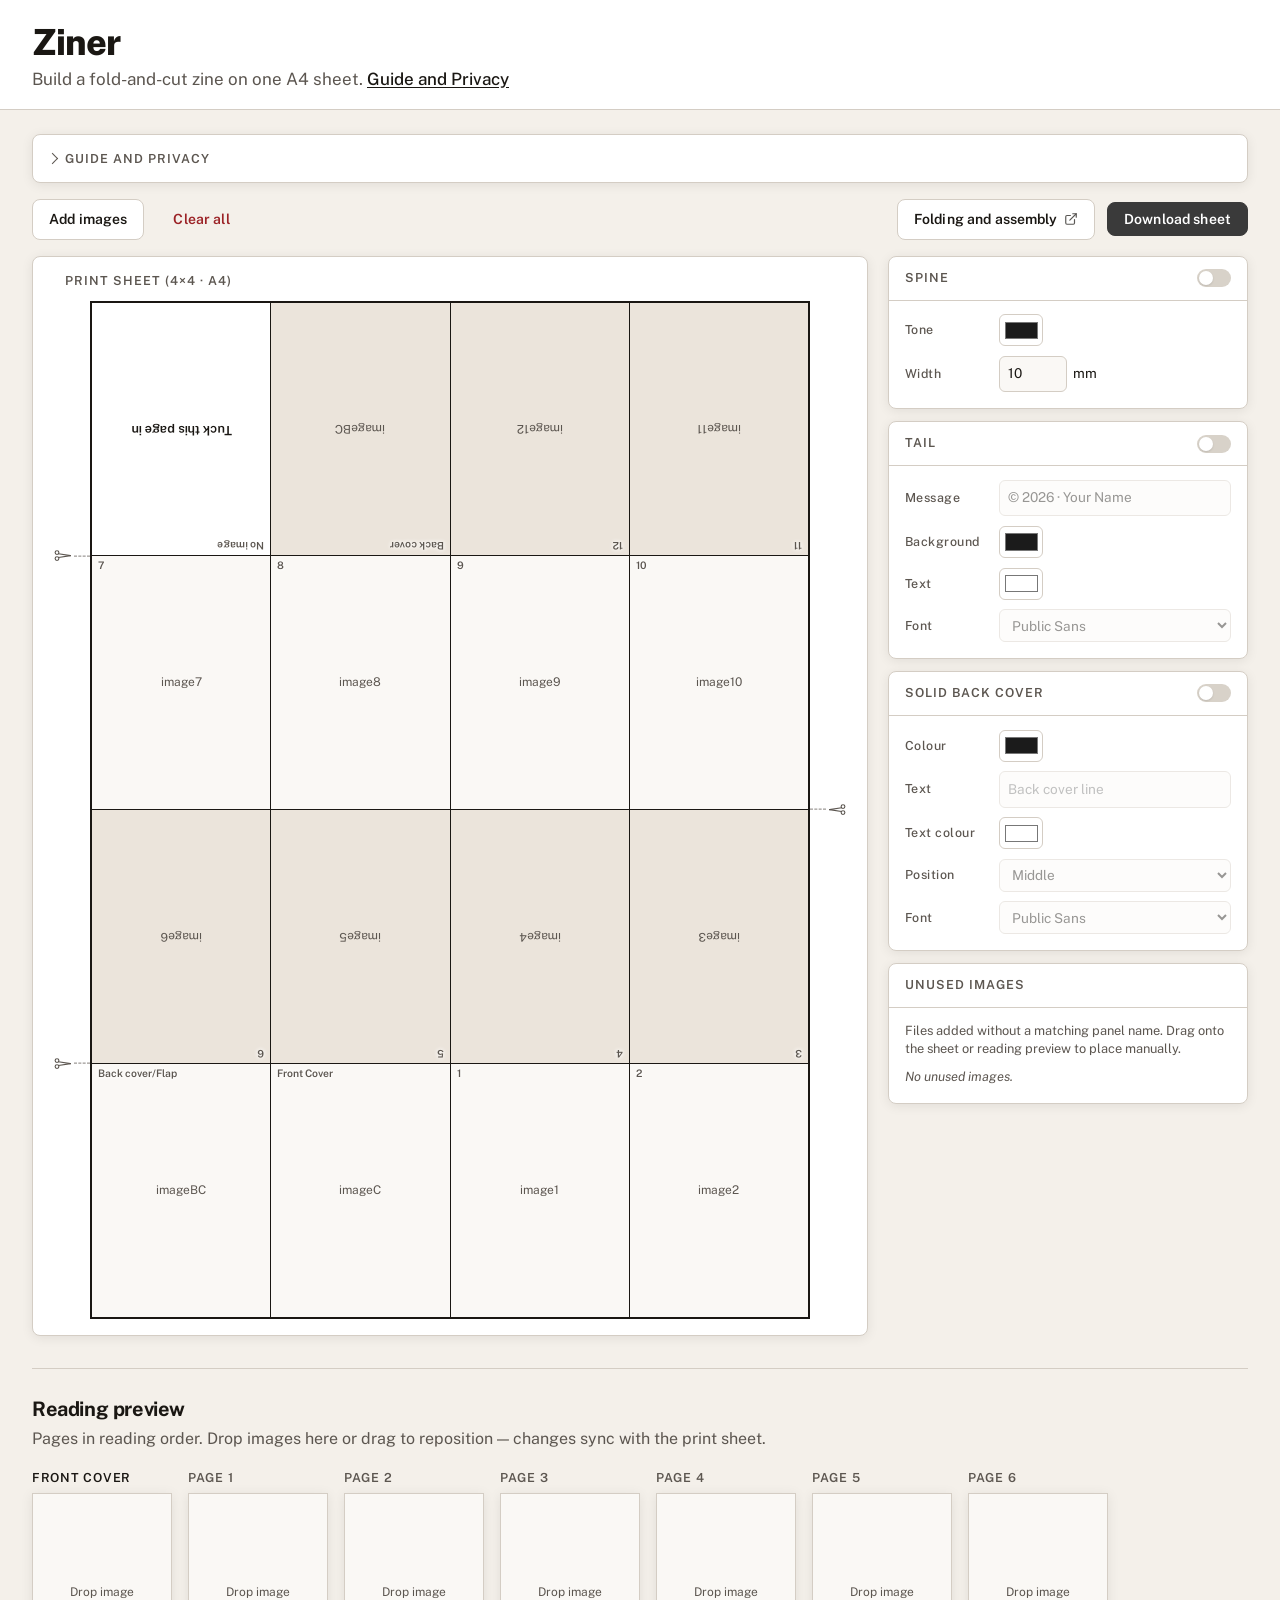
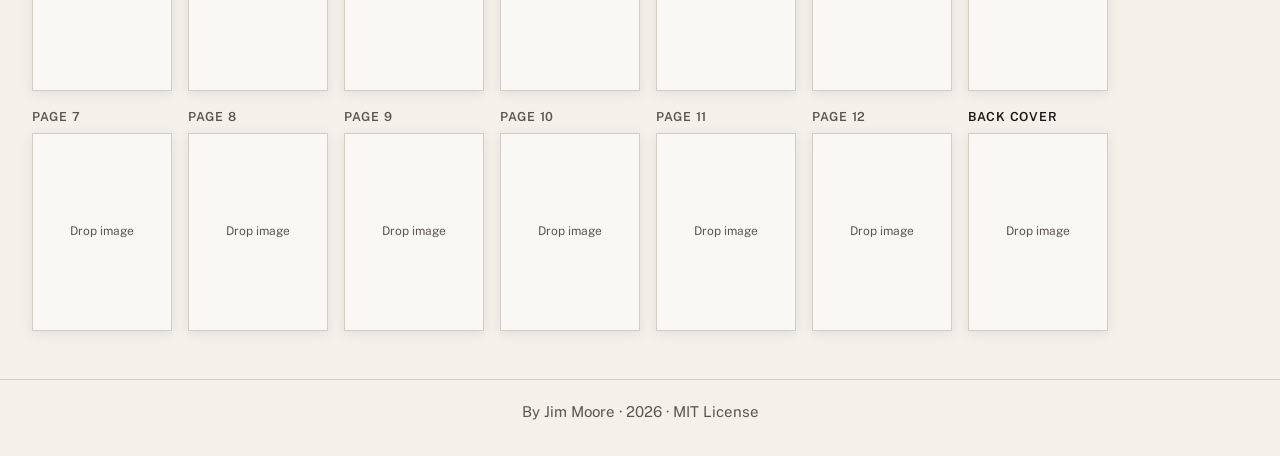
==== index.html @ e97e3a65 "Remove legacy filename note from in-app guide. imageBC is the documented back cover naming conventio" ====
<!DOCTYPE html>
<html lang="en">
<head>
  <meta charset="UTF-8">
  <meta name="viewport" content="width=device-width, initial-scale=1.0">
  <title>Ziner — Zine Template Builder</title>
  <link rel="preconnect" href="https://fonts.googleapis.com">
  <link rel="preconnect" href="https://fonts.gstatic.com" crossorigin>
  <link href="https://fonts.googleapis.com/css2?family=Public+Sans:wght@400;500;600;700;800&family=JetBrains+Mono:wght@400;500&display=swap" rel="stylesheet">
  <link rel="stylesheet" href="style.css">
</head>
<body>
  <header>
    <h1>Ziner</h1>
    <p>Build a fold-and-cut zine on one A4 sheet. <a href="#guide" id="guide-link">Guide and Privacy</a></p>
  </header>

  <main>
    <details id="guide" class="instructions-panel panel">
      <summary class="instructions-summary">Guide and Privacy</summary>
      <div class="instructions-body">
        <h3>1. Add your images</h3>
        <p>Drop a batch onto the page, click <strong>Add images</strong>, or drag files onto individual panels. Name files so they auto-place:</p>
        <ul>
          <li><code>imageC</code> — front cover</li>
          <li><code>image1</code> … <code>image12</code> — interior pages</li>
          <li><code>imageBC</code> — back cover (fills both back cover panels)</li>
        </ul>
        <p>Spaces, underscores, and hyphens are ignored; the extension does not matter. The <strong>Flap</strong> panel is instruction-only and cannot take an image. Files that do not match a panel name appear under <strong>Unused images</strong> — drag them onto the sheet manually.</p>

        <h3>2. Arrange and edit</h3>
        <ul>
          <li>Drag between panels on the sheet or reading preview to move or swap images.</li>
          <li>Drag inside an image on the sheet or reading preview to reposition it within its frame.</li>
          <li>Click <strong>×</strong> on a panel to remove its image (it returns to Unused if it was not a mirror copy).</li>
          <li>Hover the scissors beside the sheet to see where to cut (three panels across; one hinge panel stays attached).</li>
        </ul>

        <h3>3. Cover options</h3>
        <ul>
          <li><strong>Spine</strong> — band on the back cover (flap); shifts the image so it aligns when glued to the back cover.</li>
          <li><strong>Tail</strong> — vertical credit strip on the back cover panel.</li>
          <li><strong>Solid back cover</strong> — flat colour and optional text on both back cover panels instead of photos.</li>
        </ul>

        <h3>4. Export and print</h3>
        <p>Click <strong>Download sheet</strong> for a print-ready PNG. Print at <strong>100% scale</strong> on A4.</p>
        <p>The reading preview below the sheet shows pages in order: Front cover → 1 → 2 → … → 12 → Back cover. You can drop and reposition images there too — changes stay in sync with the print sheet.</p>

        <h3>5. Folding and assembly</h3>
        <p>After printing, follow the <a href="assemble.html" class="link-external" target="_blank" rel="noopener noreferrer">Folding and assembly&nbsp;<svg class="link-external__icon" viewBox="0 0 24 24" width="14" height="14" aria-hidden="true"><path d="M18 13v6a2 2 0 0 1-2 2H5a2 2 0 0 1-2-2V8a2 2 0 0 1 2-2h6" fill="none" stroke="currentColor" stroke-width="2" stroke-linecap="round" stroke-linejoin="round"/><path d="M15 3h6v6" fill="none" stroke="currentColor" stroke-width="2" stroke-linecap="round" stroke-linejoin="round"/><path d="M10 14 21 3" fill="none" stroke="currentColor" stroke-width="2" stroke-linecap="round" stroke-linejoin="round"/></svg><span class="visually-hidden"> (opens in new window)</span></a> guide for creases, cuts, and how to put the zine together. Keep it open in a separate window while you work.</p>

        <h3 id="privacy">6. Privacy</h3>
        <p>Ziner runs entirely in your browser. There is no backend, no sign-in, and no database.</p>
        <ul>
          <li><strong>Your images stay on your device.</strong> Files you add are held in memory while you work. Nothing is uploaded to a server, stored by us, or shared with third parties.</li>
          <li><strong>Export is local.</strong> When you download the sheet, your browser saves the PNG to your device like any other file download.</li>
          <li><strong>Session only.</strong> Closing the tab or clicking <strong>Clear all</strong> removes images from this session. Refreshing the page also clears your work.</li>
          <li><strong>No tracking.</strong> This app does not use cookies, accounts, or analytics. It does not load third-party scripts or fonts.</li>
        </ul>
        <p>You are responsible for the content of images you add (e.g. photos of other people). We cannot access them because they never leave your browser.</p>
      </div>
    </details>

    <section class="workspace">
      <div class="action-bar">
        <label class="btn">
          Add images
          <input type="file" id="file-input" accept="image/*" multiple hidden>
        </label>
        <button type="button" id="clear-btn" class="btn btn-ghost">Clear all</button>
        <div class="action-bar-spacer" aria-hidden="true"></div>
        <a href="assemble.html" class="btn btn--external" target="_blank" rel="noopener noreferrer">
          Folding and assembly
          <svg class="btn__external-icon" viewBox="0 0 24 24" width="14" height="14" aria-hidden="true">
            <path d="M18 13v6a2 2 0 0 1-2 2H5a2 2 0 0 1-2-2V8a2 2 0 0 1 2-2h6" fill="none" stroke="currentColor" stroke-width="2" stroke-linecap="round" stroke-linejoin="round"/>
            <path d="M15 3h6v6" fill="none" stroke="currentColor" stroke-width="2" stroke-linecap="round" stroke-linejoin="round"/>
            <path d="M10 14 21 3" fill="none" stroke="currentColor" stroke-width="2" stroke-linecap="round" stroke-linejoin="round"/>
          </svg>
          <span class="visually-hidden">(opens in new window)</span>
        </a>
        <button type="button" id="export-btn" class="btn btn-primary">Download sheet</button>
      </div>

      <div class="workspace-columns">
        <div class="sheet-column">
          <div class="panel sheet-panel">
            <div class="panel-head">
              <h2 class="column-header">Print sheet (4×4 · A4)</h2>
            </div>
            <div class="sheet-wrap">
              <div class="sheet-cuts">
                <div class="sheet-cut-guide sheet-cut-guide--row-1-2" title="Cut across three panels — keep the right panel attached">
                  <svg class="sheet-cut-scissors" viewBox="0 0 24 16" width="18" height="12" aria-hidden="true">
                    <circle cx="4" cy="4" r="2.5" fill="none" stroke="currentColor" stroke-width="1.5"/>
                    <circle cx="4" cy="12" r="2.5" fill="none" stroke="currentColor" stroke-width="1.5"/>
                    <path d="M6 5.5 L22 8" stroke="currentColor" stroke-width="1.5" stroke-linecap="round"/>
                    <path d="M6 10.5 L22 8" stroke="currentColor" stroke-width="1.5" stroke-linecap="round"/>
                  </svg>
                  <span class="sheet-cut-line"></span>
                </div>
                <div class="sheet-cut-guide sheet-cut-guide--row-3-4" title="Cut across three panels — keep the right panel attached">
                  <svg class="sheet-cut-scissors" viewBox="0 0 24 16" width="18" height="12" aria-hidden="true">
                    <circle cx="4" cy="4" r="2.5" fill="none" stroke="currentColor" stroke-width="1.5"/>
                    <circle cx="4" cy="12" r="2.5" fill="none" stroke="currentColor" stroke-width="1.5"/>
                    <path d="M6 5.5 L22 8" stroke="currentColor" stroke-width="1.5" stroke-linecap="round"/>
                    <path d="M6 10.5 L22 8" stroke="currentColor" stroke-width="1.5" stroke-linecap="round"/>
                  </svg>
                  <span class="sheet-cut-line"></span>
                </div>
              </div>
              <div class="sheet-stage">
                <div id="sheet" class="sheet" aria-label="Zine print sheet"></div>
                <div class="sheet-cut-overlays" aria-hidden="true">
                  <span class="sheet-cut-span sheet-cut-span--row-1-2 sheet-cut-span--from-left"></span>
                  <span class="sheet-cut-span sheet-cut-span--row-2-3 sheet-cut-span--from-right"></span>
                  <span class="sheet-cut-span sheet-cut-span--row-3-4 sheet-cut-span--from-left"></span>
                </div>
              </div>
              <div class="sheet-cuts sheet-cuts--right">
                <div class="sheet-cut-guide sheet-cut-guide--row-2-3" title="Cut across three panels — keep the left panel attached">
                  <span class="sheet-cut-line"></span>
                  <svg class="sheet-cut-scissors" viewBox="0 0 24 16" width="18" height="12" aria-hidden="true">
                    <circle cx="4" cy="4" r="2.5" fill="none" stroke="currentColor" stroke-width="1.5"/>
                    <circle cx="4" cy="12" r="2.5" fill="none" stroke="currentColor" stroke-width="1.5"/>
                    <path d="M6 5.5 L22 8" stroke="currentColor" stroke-width="1.5" stroke-linecap="round"/>
                    <path d="M6 10.5 L22 8" stroke="currentColor" stroke-width="1.5" stroke-linecap="round"/>
                  </svg>
                </div>
              </div>
            </div>
          </div>
        </div>

        <aside class="options-column">
          <div class="options-stack">
            <div class="panel option-panel spine-controls">
              <div class="panel-head">
                <h2 class="column-header">Spine</h2>
                <label class="mini-toggle" title="Enable spine">
                  <input type="checkbox" id="spine-toggle">
                  <span class="mini-toggle-track" aria-hidden="true"></span>
                  <span class="visually-hidden">Enable spine</span>
                </label>
              </div>
              <div class="panel-body">
                <label class="option-field">
                  <span>Tone</span>
                  <input type="color" id="spine-color" value="#1b1b1b">
                </label>
                <label class="option-field">
                  <span>Width</span>
                  <span class="option-field-input">
                    <input type="number" id="spine-width" value="10" min="0" max="40" step="0.5">
                    mm
                  </span>
                </label>
              </div>
            </div>

            <div class="panel option-panel tail-controls">
              <div class="panel-head">
                <h2 class="column-header">Tail</h2>
                <label class="mini-toggle" title="Enable tail">
                  <input type="checkbox" id="tail-toggle">
                  <span class="mini-toggle-track" aria-hidden="true"></span>
                  <span class="visually-hidden">Enable tail</span>
                </label>
              </div>
              <div class="panel-body">
                <label class="option-field">
                  <span>Message</span>
                  <input type="text" id="tail-text" value="© 2026 · Your Name" disabled>
                </label>
                <label class="option-field">
                  <span>Background</span>
                  <input type="color" id="tail-bg" value="#1b1b1b">
                </label>
                <label class="option-field">
                  <span>Text</span>
                  <input type="color" id="tail-color" value="#ffffff">
                </label>
                <label class="option-field">
                  <span>Font</span>
                  <select id="tail-font" disabled></select>
                </label>
              </div>
            </div>

            <div class="panel option-panel back-cover-controls">
              <div class="panel-head">
                <h2 class="column-header">Solid back cover</h2>
                <label class="mini-toggle" title="Enable solid back">
                  <input type="checkbox" id="back-cover-toggle">
                  <span class="mini-toggle-track" aria-hidden="true"></span>
                  <span class="visually-hidden">Enable solid back</span>
                </label>
              </div>
              <div class="panel-body">
                <label class="option-field">
                  <span>Colour</span>
                  <input type="color" id="back-cover-color" value="#1b1b1b">
                </label>
                <label class="option-field">
                  <span>Text</span>
                  <input type="text" id="back-cover-text" placeholder="Back cover line" disabled>
                </label>
                <label class="option-field">
                  <span>Text colour</span>
                  <input type="color" id="back-cover-text-color" value="#ffffff">
                </label>
                <label class="option-field">
                  <span>Position</span>
                  <select id="back-cover-position" disabled>
                    <option value="top">Top</option>
                    <option value="middle" selected>Middle</option>
                    <option value="bottom">Bottom</option>
                  </select>
                </label>
                <label class="option-field">
                  <span>Font</span>
                  <select id="back-cover-font" disabled></select>
                </label>
              </div>
            </div>

            <div class="panel option-panel unused-panel">
              <div class="panel-head">
                <h2 class="column-header">Unused images</h2>
              </div>
              <div class="panel-body">
                <p class="panel-hint">Files added without a matching panel name. Drag onto the sheet or reading preview to place manually.</p>
                <div id="unused-items" class="unused-items" aria-live="polite"></div>
              </div>
            </div>
          </div>
        </aside>
      </div>
    </section>

    <section class="preview-section">
      <h2 class="section-title">Reading preview</h2>
      <p class="preview-hint">Pages in reading order. Drop images here or drag to reposition — changes sync with the print sheet.</p>
      <div id="reading-preview" class="reading-preview"></div>
    </section>
  </main>

  <footer class="site-footer">
    <p>
      By Jim Moore · 2026 ·
      <a href="LICENSE">MIT License</a>
    </p>
  </footer>

  <script src="app.js"></script>
</body>
</html>
---- style.css ----
*,
*::before,
*::after {
  box-sizing: border-box;
}

:root {
  --bg: #f4f0ea;
  --surface: #fff;
  --ink: #1a1713;
  --muted: #5c5650;
  --accent: #2d6a4f;
  --accent-hover: #1b4332;
  --border: #d4cdc4;
  --flip-bg: #ebe4db;
  --slot-empty: #faf8f5;
  --danger: #9b2226;
  --cut-active: #c1121f;
  --radius: 8px;
  --shadow: 0 2px 12px rgba(0, 0, 0, 0.08);
  --display: "Public Sans", system-ui, sans-serif;
  --sans: "Public Sans", system-ui, sans-serif;
  --mono: "JetBrains Mono", monospace;
  --page-max: 1400px;
  --page-pad: 2rem;
}

html {
  scroll-behavior: smooth;
  -webkit-text-size-adjust: 100%;
  text-size-adjust: 100%;
}

body {
  margin: 0;
  font-family: var(--sans);
  font-size: 1rem;
  font-weight: 400;
  background: var(--bg);
  color: var(--ink);
  line-height: 1.6;
  min-height: 100vh;
  -webkit-font-smoothing: antialiased;
}

header {
  padding-block: 1.5rem 1rem;
  padding-inline: max(var(--page-pad), calc((100vw - var(--page-max)) / 2 + var(--page-pad)));
  border-bottom: 1px solid var(--border);
  background: var(--surface);
}

header h1 {
  margin: 0 0 0.25rem;
  font-family: var(--display);
  font-size: clamp(1.75rem, 4vw, 2.25rem);
  font-weight: 800;
  letter-spacing: -0.03em;
  line-height: 1.05;
}

header p {
  margin: 0;
  color: var(--muted);
  font-size: 1.0625rem;
  line-height: 1.6;
}

header a {
  color: var(--ink);
  text-decoration: underline;
  text-underline-offset: 2px;
  font-weight: 500;
}

header a:hover {
  color: var(--muted);
}

.instructions-panel {
  margin-bottom: 1rem;
}

.instructions-panel .panel-head,
.instructions-panel {
  border-bottom: none;
}

.instructions-summary {
  padding: 0.85rem 1rem;
  font-family: var(--sans);
  font-size: 0.78rem;
  font-weight: 600;
  color: var(--muted);
  text-transform: uppercase;
  letter-spacing: 0.08em;
  cursor: pointer;
  list-style: none;
  user-select: none;
}

.instructions-summary::-webkit-details-marker {
  display: none;
}

.instructions-summary::before {
  content: "";
  display: inline-block;
  width: 0.65em;
  height: 0.65em;
  margin-right: 0.6em;
  border-right: 0.16em solid currentColor;
  border-bottom: 0.16em solid currentColor;
  transform: rotate(-45deg) translateY(-0.06em);
  transition: transform 0.15s ease;
  vertical-align: middle;
}

.instructions-panel[open] .instructions-summary::before {
  transform: rotate(45deg) translateY(-0.12em);
}

.instructions-body {
  padding: 0 1rem 1rem;
  font-size: 0.9375rem;
  color: var(--ink);
  border-top: 1px solid var(--border);
}

.instructions-body h3 {
  margin: 1rem 0 0.35rem;
  font-family: var(--display);
  font-size: 1rem;
  font-weight: 700;
  letter-spacing: -0.02em;
}

.instructions-body h3:first-child {
  margin-top: 0.85rem;
}

.instructions-body p,
.instructions-body ul {
  margin: 0 0 0.65rem;
  color: var(--muted);
}

.instructions-body ul {
  padding-left: 1.25rem;
}

.instructions-body li {
  margin-bottom: 0.25rem;
}

.instructions-body strong {
  color: var(--ink);
  font-weight: 600;
}

.link-external {
  display: inline-flex;
  align-items: center;
  gap: 0.25rem;
  color: var(--ink);
  text-decoration: underline;
  text-underline-offset: 2px;
  font-weight: 500;
}

.link-external:hover {
  color: var(--muted);
}

.link-external__icon {
  flex-shrink: 0;
  opacity: 0.72;
}

.panel-hint {
  margin: 0;
  font-size: 0.8rem;
  color: var(--muted);
  line-height: 1.4;
}

.unused-items {
  display: flex;
  flex-direction: column;
  gap: 0.5rem;
  max-height: 14rem;
  overflow-y: auto;
}

.unused-empty {
  margin: 0;
  font-size: 0.8rem;
  color: var(--muted);
  font-style: italic;
}

.unused-item {
  display: flex;
  align-items: center;
  gap: 0.6rem;
  padding: 0.4rem;
  border: 1px solid var(--border);
  border-radius: 6px;
  background: var(--slot-empty);
  cursor: grab;
  transition: border-color 0.15s, background 0.15s;
}

.unused-item:hover {
  border-color: var(--accent);
  background: var(--surface);
}

.unused-item:active {
  cursor: grabbing;
}

.unused-item-thumb {
  flex: 0 0 2.5rem;
  width: 2.5rem;
  aspect-ratio: 1 / 1.414;
  border-radius: 4px;
  overflow: hidden;
  background: var(--flip-bg);
}

.unused-item-thumb img {
  width: 100%;
  height: 100%;
  object-fit: cover;
  display: block;
  pointer-events: none;
}

.unused-item-meta {
  flex: 1;
  min-width: 0;
  display: flex;
  align-items: center;
  gap: 0.35rem;
}

.unused-item-name {
  flex: 1;
  font-size: 0.75rem;
  color: var(--ink);
  white-space: nowrap;
  overflow: hidden;
  text-overflow: ellipsis;
}

.unused-item-remove {
  flex-shrink: 0;
  width: 1.35rem;
  height: 1.35rem;
  border: none;
  border-radius: 50%;
  background: rgba(0, 0, 0, 0.08);
  color: var(--muted);
  font-size: 0.9rem;
  line-height: 1;
  cursor: pointer;
  transition: background 0.15s, color 0.15s;
}

.unused-item-remove:hover {
  background: #fce8e8;
  color: var(--danger);
}

code {
  font-family: var(--mono);
  font-size: 0.85em;
  letter-spacing: 0.02em;
  background: var(--flip-bg);
  padding: 0.1em 0.35em;
  border-radius: 4px;
}

main {
  padding-block: 1.5rem 3rem;
  padding-inline: var(--page-pad);
  max-width: var(--page-max);
  margin: 0 auto;
}

.workspace {
  display: flex;
  flex-direction: column;
  gap: 1rem;
}

.action-bar {
  display: flex;
  align-items: center;
  gap: 0.75rem;
  min-height: 2.25rem;
}

.action-bar-spacer {
  flex: 1;
}

.workspace-columns {
  display: grid;
  grid-template-columns: minmax(0, 1fr) minmax(280px, 360px);
  gap: 1.25rem;
  align-items: stretch;
}

.sheet-column,
.options-column {
  min-width: 0;
}

.options-column {
  display: flex;
  flex-direction: column;
  width: 100%;
  position: sticky;
  top: 1rem;
}

.options-stack {
  display: flex;
  flex-direction: column;
  gap: 0.75rem;
  width: 100%;
  flex: 1;
  min-height: 100%;
}

.panel {
  background: var(--surface);
  border: 1px solid var(--border);
  border-radius: var(--radius);
  box-shadow: var(--shadow);
  width: 100%;
}

.panel-head {
  display: flex;
  align-items: center;
  justify-content: space-between;
  gap: 0.75rem;
  padding: 0.75rem 1rem;
  border-bottom: 1px solid var(--border);
  min-height: 2.75rem;
}

.column-header {
  margin: 0;
  font-family: var(--sans);
  font-size: 0.78rem;
  font-weight: 600;
  color: var(--muted);
  text-transform: uppercase;
  letter-spacing: 0.08em;
  line-height: 1.2;
}

.panel-body {
  display: flex;
  flex-direction: column;
  gap: 0.6rem;
  padding: 0.85rem 1rem 1rem;
  font-size: 0.85rem;
}

.sheet-panel {
  display: flex;
  flex-direction: column;
  align-items: center;
  padding: 0 1rem 1rem;
}

.sheet-panel .panel-head {
  align-self: stretch;
  border-bottom: none;
  padding-bottom: 0.35rem;
}

.sheet-panel .sheet-wrap {
  display: flex;
  align-items: stretch;
  width: 100%;
  max-width: calc(720px + 4.5rem);
  margin: 0 auto;
  --sheet-border: 2px;
  --sheet-gap: 1px;
  --sheet-gaps: 3px;
  --sheet-row-height: calc((100% - 4px - var(--sheet-gaps)) / 4);
}

.sheet-stage {
  position: relative;
  flex: 1;
  min-width: 0;
  max-width: 720px;
}

.sheet-cut-overlays {
  position: absolute;
  inset: 0;
  pointer-events: none;
  z-index: 5;
}

.sheet-cut-span {
  position: absolute;
  height: 0;
  border-top: 2px dashed var(--cut-active);
  opacity: 0;
  transition: opacity 0.15s ease;
}

.sheet-cut-span--from-left {
  left: var(--sheet-border);
  width: calc((100% - 2 * var(--sheet-border) - var(--sheet-gaps)) * 3 / 4 + 2 * var(--sheet-gap));
}

.sheet-cut-span--from-right {
  right: var(--sheet-border);
  width: calc((100% - 2 * var(--sheet-border) - var(--sheet-gaps)) * 3 / 4 + 2 * var(--sheet-gap));
}

.sheet-cut-span--row-1-2 {
  top: calc(var(--sheet-border) + var(--sheet-row-height) + var(--sheet-gap) / 2);
}

.sheet-cut-span--row-2-3 {
  top: calc(var(--sheet-border) + var(--sheet-row-height) * 2 + var(--sheet-gap) * 1.5);
}

.sheet-cut-span--row-3-4 {
  top: calc(var(--sheet-border) + var(--sheet-row-height) * 3 + var(--sheet-gap) * 2.5);
}

.sheet-cuts {
  position: relative;
  flex: 0 0 2.25rem;
  width: 2.25rem;
}

.sheet-cut-guide {
  position: absolute;
  left: 0;
  right: 0;
  display: flex;
  align-items: center;
  gap: 0.15rem;
  transform: translateY(-50%);
  pointer-events: auto;
  cursor: help;
  padding: 0.4rem 0;
  z-index: 2;
  transition: color 0.15s ease;
}

.sheet-cut-guide--row-1-2 {
  top: calc(var(--sheet-border) + var(--sheet-row-height) + var(--sheet-gap) / 2);
}

.sheet-cut-guide--row-3-4 {
  top: calc(var(--sheet-border) + var(--sheet-row-height) * 3 + var(--sheet-gap) * 2.5);
}

.sheet-cut-guide--row-2-3 {
  top: calc(var(--sheet-border) + var(--sheet-row-height) * 2 + var(--sheet-gap) * 1.5);
}

.sheet-cuts--right .sheet-cut-scissors {
  transform: scaleX(-1);
}

.sheet-cut-scissors {
  flex-shrink: 0;
  color: var(--muted);
  transition: color 0.15s ease;
}

.sheet-cut-line {
  flex: 1;
  height: 0;
  border-top: 1.5px dashed var(--muted);
  opacity: 0.75;
  transition: border-color 0.15s ease, opacity 0.15s ease;
}

.sheet-wrap:has(.sheet-cut-guide--row-1-2:hover) .sheet-cut-guide--row-1-2 .sheet-cut-scissors,
.sheet-wrap:has(.sheet-cut-guide--row-1-2:hover) .sheet-cut-guide--row-1-2 .sheet-cut-line,
.sheet-wrap:has(.sheet-cut-guide--row-2-3:hover) .sheet-cut-guide--row-2-3 .sheet-cut-scissors,
.sheet-wrap:has(.sheet-cut-guide--row-2-3:hover) .sheet-cut-guide--row-2-3 .sheet-cut-line,
.sheet-wrap:has(.sheet-cut-guide--row-3-4:hover) .sheet-cut-guide--row-3-4 .sheet-cut-scissors,
.sheet-wrap:has(.sheet-cut-guide--row-3-4:hover) .sheet-cut-guide--row-3-4 .sheet-cut-line {
  color: var(--cut-active);
  border-color: var(--cut-active);
  opacity: 1;
}

.sheet-wrap:has(.sheet-cut-guide--row-1-2:hover) .sheet-cut-span--row-1-2,
.sheet-wrap:has(.sheet-cut-guide--row-2-3:hover) .sheet-cut-span--row-2-3,
.sheet-wrap:has(.sheet-cut-guide--row-3-4:hover) .sheet-cut-span--row-3-4 {
  opacity: 1;
}

.sheet-panel .sheet {
  width: 100%;
  max-width: none;
}

.visually-hidden {
  position: absolute;
  width: 1px;
  height: 1px;
  padding: 0;
  margin: -1px;
  overflow: hidden;
  clip: rect(0, 0, 0, 0);
  white-space: nowrap;
  border: 0;
}

.mini-toggle {
  position: relative;
  display: inline-flex;
  flex-shrink: 0;
  cursor: pointer;
}

.mini-toggle input {
  position: absolute;
  opacity: 0;
  width: 0;
  height: 0;
}

.mini-toggle-track {
  position: relative;
  display: block;
  width: 2.125rem;
  height: 1.125rem;
  background: #d8d2c9;
  border-radius: 999px;
  transition: background 0.2s ease;
}

.mini-toggle-track::after {
  content: "";
  position: absolute;
  top: 2px;
  left: 2px;
  width: 0.875rem;
  height: 0.875rem;
  background: #fff;
  border-radius: 50%;
  box-shadow: 0 1px 2px rgba(0, 0, 0, 0.12);
  transition: transform 0.2s ease;
}

.mini-toggle input:checked + .mini-toggle-track {
  background: var(--accent);
}

.mini-toggle input:checked + .mini-toggle-track::after {
  transform: translateX(0.975rem);
}

.mini-toggle input:focus-visible + .mini-toggle-track {
  outline: 2px solid var(--accent);
  outline-offset: 2px;
}

.option-field {
  display: grid;
  grid-template-columns: 5.25rem 1fr;
  align-items: center;
  gap: 0.65rem;
  color: var(--muted);
  min-height: 2rem;
}

.option-field > span:first-child {
  font-size: 0.78rem;
  font-weight: 500;
  letter-spacing: 0.04em;
}

.option-field-input {
  display: inline-flex;
  align-items: center;
  gap: 0.35rem;
  color: var(--ink);
}

.option-field input[type="text"],
.option-field input[type="number"],
.option-field select {
  width: 100%;
  padding: 0.4rem 0.5rem;
  border: 1px solid var(--border);
  border-radius: 6px;
  font: inherit;
  font-size: 0.85rem;
  background: var(--slot-empty);
  color: var(--ink);
  transition: border-color 0.15s, background 0.15s;
}

.option-field input[type="text"]:focus,
.option-field input[type="number"]:focus,
.option-field select:focus {
  outline: none;
  border-color: var(--accent);
  background: var(--surface);
}

.option-field input[type="number"] {
  width: 4.25rem;
}

.option-field input[type="color"] {
  width: 2.75rem;
  height: 2rem;
  padding: 0.15rem;
  border: 1px solid var(--border);
  border-radius: 6px;
  background: var(--surface);
  cursor: pointer;
}

.option-field select {
  cursor: pointer;
}

.option-field input:disabled,
.option-field select:disabled {
  opacity: 0.45;
  cursor: not-allowed;
}

.btn {
  display: inline-flex;
  align-items: center;
  justify-content: center;
  padding: 0.5rem 1rem;
  border-radius: var(--radius);
  border: 1px solid var(--border);
  background: var(--surface);
  font-family: var(--sans);
  font-size: 0.875rem;
  font-weight: 600;
  letter-spacing: 0.01em;
  color: inherit;
  text-decoration: none;
  cursor: pointer;
  transition: background 0.15s, border-color 0.15s;
}

.btn:hover {
  background: var(--flip-bg);
}

.btn--external {
  gap: 0.4rem;
}

.btn__external-icon {
  flex-shrink: 0;
  opacity: 0.72;
}

.btn-primary {
  background: #3a3a3a;
  border-color: #3a3a3a;
  color: #fff;
}

.btn-primary:hover {
  background: #2c2c2c;
  border-color: #2c2c2c;
}

.btn-ghost {
  color: var(--danger);
  border-color: transparent;
  background: transparent;
}

.btn-ghost:hover {
  background: #fce8e8;
}

.sheet {
  display: grid;
  grid-template-columns: repeat(4, 1fr);
  grid-template-rows: repeat(4, 1fr);
  aspect-ratio: 1 / 1.414;
  width: 100%;
  max-width: 720px;
  border: 2px solid var(--ink);
  box-shadow: none;
  gap: 1px;
  background: var(--ink);
}

.slot {
  position: relative;
  background: var(--slot-empty);
  overflow: hidden;
  display: flex;
  align-items: center;
  justify-content: center;
  min-height: 0;
  transition: outline 0.15s;
}

.slot.flipped {
  background: var(--flip-bg);
}

.slot.drag-over {
  outline: 3px solid var(--accent);
  outline-offset: -3px;
  z-index: 1;
}

.slot-label {
  position: absolute;
  top: 4px;
  left: 6px;
  font-size: 0.65rem;
  font-weight: 600;
  color: var(--muted);
  pointer-events: none;
  z-index: 3;
  text-shadow: 0 0 4px var(--surface), 0 0 4px var(--surface);
  max-width: calc(100% - 10px);
  line-height: 1.15;
}

.slot.flipped .slot-label {
  transform: rotate(180deg);
  top: auto;
  left: auto;
  bottom: 4px;
  right: 6px;
}

.slot-image {
  position: absolute;
  inset: 0;
  width: 100%;
  height: 100%;
  object-fit: cover;
  object-position: center;
  display: block;
  cursor: grab;
  touch-action: none;
}

.slot-image.is-panning {
  cursor: grabbing;
}

.slot-spine {
  position: absolute;
  top: 0;
  bottom: 0;
  z-index: 2;
  pointer-events: none;
  box-shadow: inset 0 0 0 1px rgba(0, 0, 0, 0.08);
}

.slot-tail {
  position: absolute;
  top: 0;
  bottom: 0;
  z-index: 2;
  pointer-events: none;
  display: flex;
  align-items: center;
  justify-content: center;
  overflow: hidden;
  box-shadow: inset 0 0 0 1px rgba(255, 255, 255, 0.06);
}

.slot-tail-text {
  writing-mode: vertical-rl;
  transform: rotate(180deg);
  font-size: clamp(0.4rem, 1.6vw, 0.6rem);
  font-weight: 600;
  line-height: 1.35;
  letter-spacing: 0.05em;
  white-space: nowrap;
  padding: 0.2rem 0;
}

.slot.flipped .slot-tail-text {
  transform: rotate(0deg);
}

.slot-back-fill {
  position: absolute;
  inset: 0;
  z-index: 0;
}

.slot-back-text {
  position: absolute;
  left: 0;
  right: 0;
  text-align: center;
  padding: 0 8%;
  z-index: 1;
  pointer-events: none;
  font-weight: 600;
  font-size: clamp(0.55rem, 2.2vw, 0.85rem);
  line-height: 1.3;
}

.slot-back-text--top {
  top: 10%;
}

.slot-back-text--middle {
  top: 50%;
  transform: translateY(-50%);
}

.slot-back-text--bottom {
  bottom: 10%;
}

.slot.flipped .slot-back-text--top {
  top: auto;
  bottom: 10%;
  transform: rotate(180deg);
}

.slot.flipped .slot-back-text--middle {
  transform: translateY(-50%) rotate(180deg);
}

.slot.flipped .slot-back-text--bottom {
  bottom: auto;
  top: 10%;
  transform: rotate(180deg);
}

.slot.instruction {
  background: #fff;
}

.slot-instruction {
  font-size: clamp(0.55rem, 2.5vw, 0.8rem);
  font-weight: 600;
  text-align: center;
  padding: 0.5rem;
  color: var(--ink);
  line-height: 1.3;
  pointer-events: none;
  max-width: 90%;
}

.slot.flipped .slot-instruction {
  transform: rotate(180deg);
}

.slot-empty-hint {
  font-size: 0.75rem;
  color: var(--muted);
  text-align: center;
  padding: 0.5rem;
  pointer-events: none;
  z-index: 1;
}

.slot.flipped .slot-empty-hint {
  transform: rotate(180deg);
}

.slot-remove {
  position: absolute;
  top: 4px;
  right: 4px;
  width: 22px;
  height: 22px;
  border: none;
  border-radius: 50%;
  background: rgba(0, 0, 0, 0.55);
  color: #fff;
  font-size: 14px;
  line-height: 1;
  cursor: pointer;
  opacity: 0;
  z-index: 4;
  transition: opacity 0.15s;
}

.slot:hover .slot-remove {
  opacity: 1;
}

.slot.flipped .slot-remove {
  top: auto;
  right: auto;
  bottom: 4px;
  left: 4px;
}

.preview-section {
  margin-top: 2rem;
  padding-top: 1.75rem;
  border-top: 1px solid var(--border);
}

.section-title,
.preview-section h2 {
  margin: 0 0 0.35rem;
  font-family: var(--display);
  font-size: 1.25rem;
  font-weight: 700;
  letter-spacing: -0.02em;
  line-height: 1.2;
}

.preview-hint {
  margin: 0 0 1rem;
  color: var(--muted);
  font-size: 1rem;
  line-height: 1.6;
}

.reading-preview {
  display: flex;
  flex-wrap: wrap;
  gap: 1rem;
}

.preview-page {
  flex: 0 0 auto;
  width: 140px;
}

.preview-page-label {
  font-family: var(--sans);
  font-size: 0.78rem;
  color: var(--muted);
  margin-bottom: 0.35rem;
  font-weight: 600;
  letter-spacing: 0.06em;
  text-transform: uppercase;
}

.preview-page-frame {
  position: relative;
  aspect-ratio: 1 / 1.414;
  background: var(--surface);
  border: 1px solid var(--border);
  box-shadow: var(--shadow);
  overflow: hidden;
  display: flex;
  align-items: center;
  justify-content: center;
}

.preview-page-frame img,
.preview-page-frame .preview-image {
  position: absolute;
  inset: 0;
  width: 100%;
  height: 100%;
  object-fit: cover;
  object-position: center;
  cursor: grab;
  touch-action: none;
}

.preview-page-frame img.is-panning,
.preview-page-frame .preview-image.is-panning {
  cursor: grabbing;
}

.preview-page-frame.drag-over {
  outline: 2px solid var(--accent);
  outline-offset: -2px;
}

.preview-page-frame.empty {
  background: var(--slot-empty);
  color: var(--muted);
  font-size: 0.75rem;
}

.preview-page.cover .preview-page-label,
.preview-page.back-cover .preview-page-label {
  color: var(--ink);
}

.preview-back-fill {
  position: absolute;
  inset: 0;
}

.preview-back-text {
  position: absolute;
  left: 0;
  right: 0;
  text-align: center;
  padding: 0 8%;
  z-index: 1;
  pointer-events: none;
  font-weight: 600;
  font-size: clamp(0.45rem, 2.2vw, 0.7rem);
  line-height: 1.3;
}

.preview-back-text--top {
  top: 10%;
}

.preview-back-text--middle {
  top: 50%;
  transform: translateY(-50%);
}

.preview-back-text--bottom {
  bottom: 10%;
}

.site-footer {
  padding-block: 1.25rem 2rem;
  padding-inline: max(var(--page-pad), calc((100vw - var(--page-max)) / 2 + var(--page-pad)));
  border-top: 1px solid var(--border);
  text-align: center;
}

.site-footer p {
  margin: 0;
  font-size: 0.9375rem;
  line-height: 1.6;
  color: var(--muted);
}

.site-footer a {
  color: var(--muted);
  text-decoration: none;
}

.site-footer a:hover {
  color: var(--ink);
  text-decoration: underline;
  text-underline-offset: 2px;
}

@media (max-width: 900px) {
  :root {
    --page-pad: 1rem;
  }

  .workspace-columns {
    grid-template-columns: 1fr;
  }

  .options-column {
    position: static;
  }
}
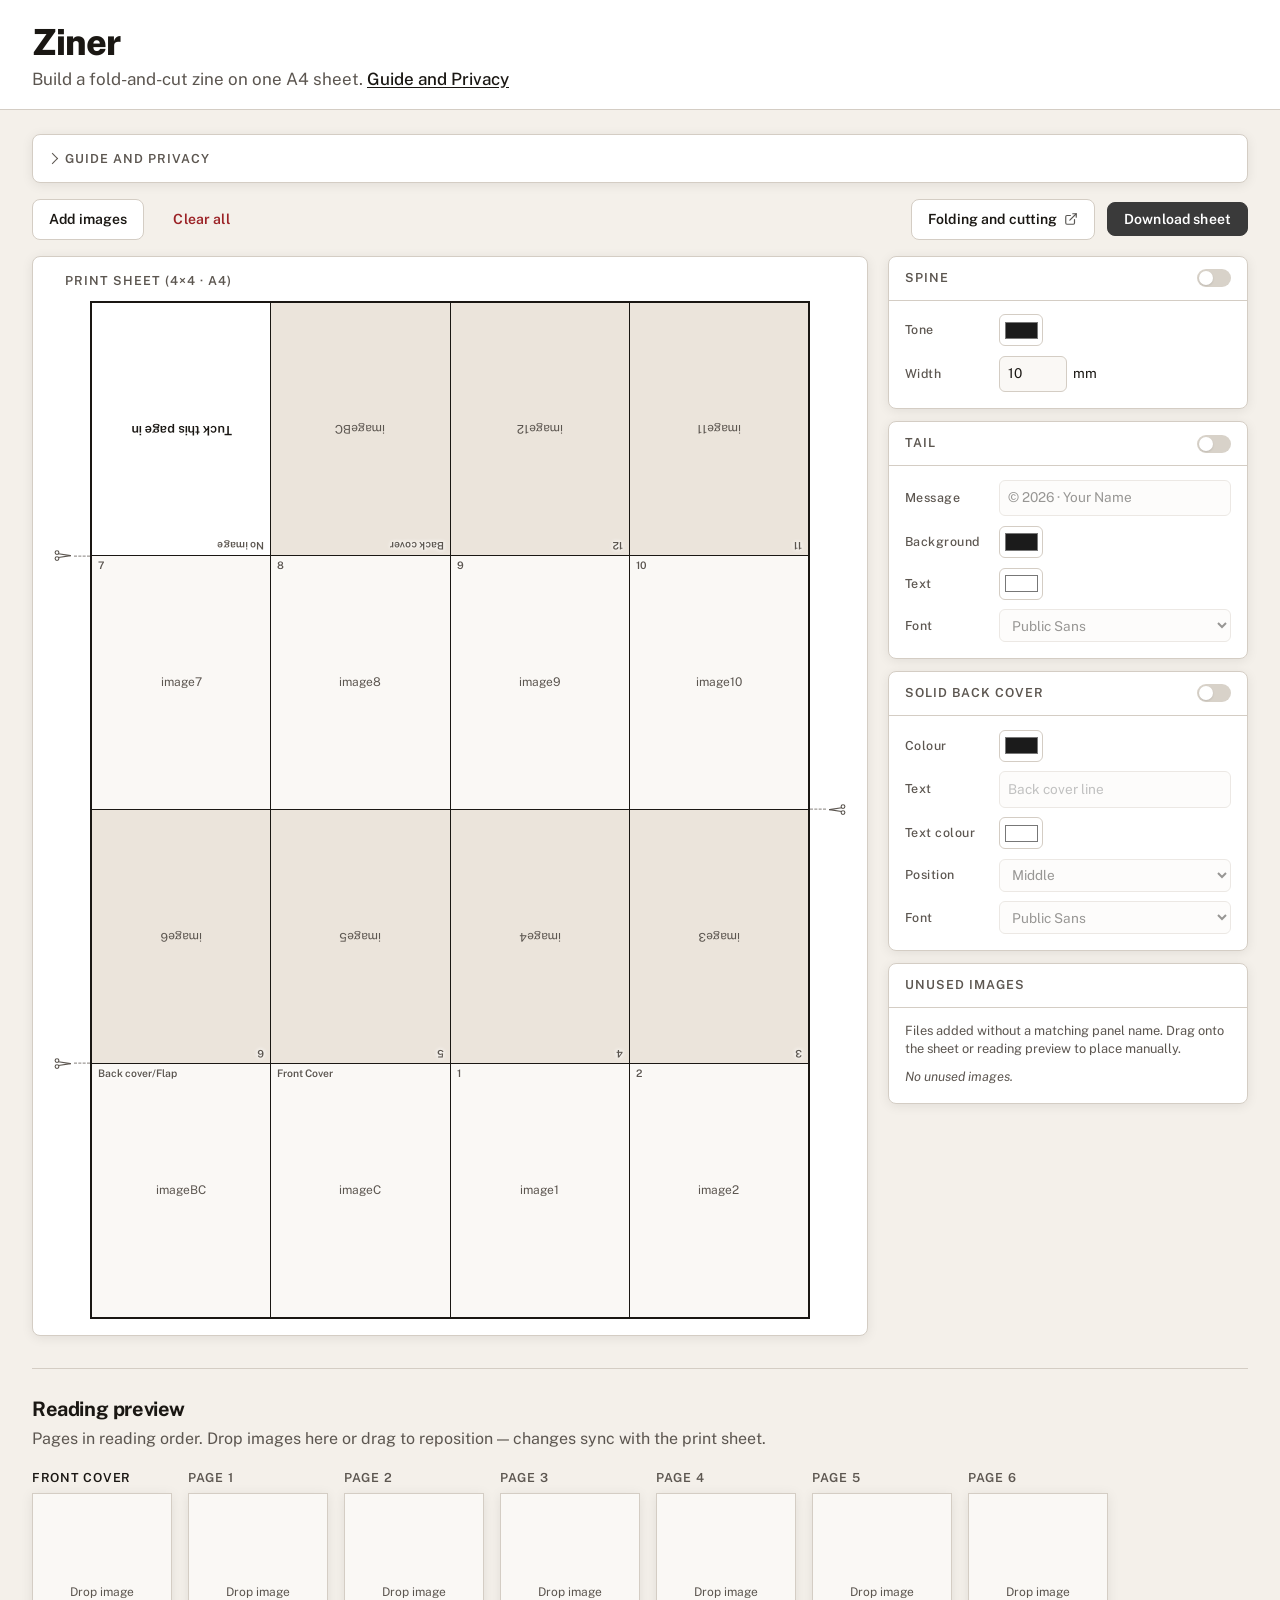
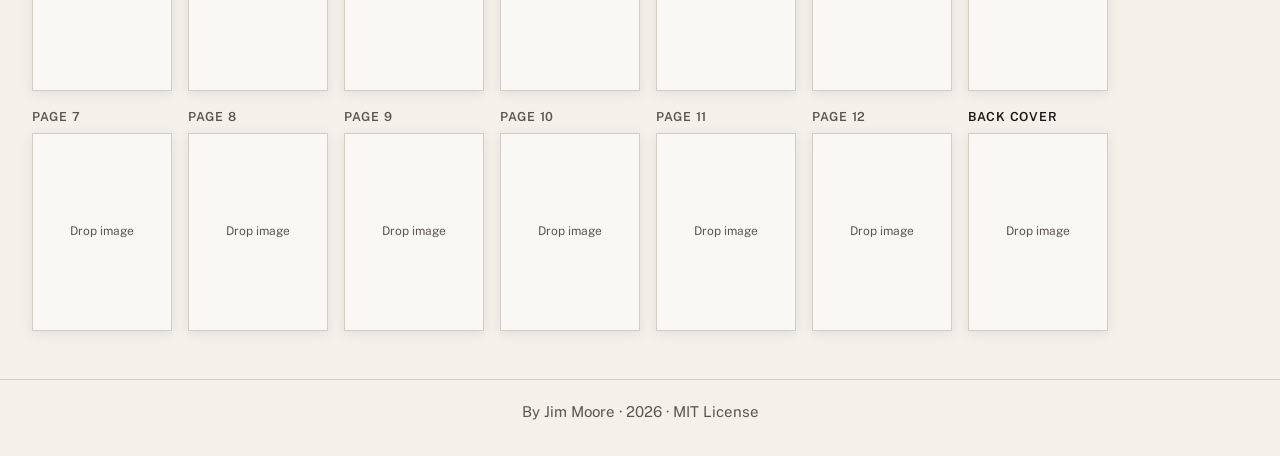
==== commit 0adbceaf: "Rename Folding and assembly to Folding and cutting. Aligns the in-app guide and action bar label wit" ====
--- a/index.html
+++ b/index.html
@@ -44,11 +44,11 @@
         </ul>
 
         <h3>4. Export and print</h3>
-        <p>Click <strong>Download sheet</strong> for a print-ready PNG. Print at <strong>100% scale</strong> on A4.</p>
+        <p>Click <strong>Download sheet</strong> for a print-ready PNG. Print at <strong>100% scale</strong> on A4. For edge-to-edge printing, use a borderless-capable printer on A4, or print at 100% on A3 and trim down to size.</p>
         <p>The reading preview below the sheet shows pages in order: Front cover → 1 → 2 → … → 12 → Back cover. You can drop and reposition images there too — changes stay in sync with the print sheet.</p>
 
-        <h3>5. Folding and assembly</h3>
-        <p>After printing, follow the <a href="assemble.html" class="link-external" target="_blank" rel="noopener noreferrer">Folding and assembly&nbsp;<svg class="link-external__icon" viewBox="0 0 24 24" width="14" height="14" aria-hidden="true"><path d="M18 13v6a2 2 0 0 1-2 2H5a2 2 0 0 1-2-2V8a2 2 0 0 1 2-2h6" fill="none" stroke="currentColor" stroke-width="2" stroke-linecap="round" stroke-linejoin="round"/><path d="M15 3h6v6" fill="none" stroke="currentColor" stroke-width="2" stroke-linecap="round" stroke-linejoin="round"/><path d="M10 14 21 3" fill="none" stroke="currentColor" stroke-width="2" stroke-linecap="round" stroke-linejoin="round"/></svg><span class="visually-hidden"> (opens in new window)</span></a> guide for creases, cuts, and how to put the zine together. Keep it open in a separate window while you work.</p>
+        <h3>5. Folding and cutting</h3>
+        <p>After printing, follow the <a href="assemble.html" class="link-external" target="_blank" rel="noopener noreferrer">Folding and cutting&nbsp;<svg class="link-external__icon" viewBox="0 0 24 24" width="14" height="14" aria-hidden="true"><path d="M18 13v6a2 2 0 0 1-2 2H5a2 2 0 0 1-2-2V8a2 2 0 0 1 2-2h6" fill="none" stroke="currentColor" stroke-width="2" stroke-linecap="round" stroke-linejoin="round"/><path d="M15 3h6v6" fill="none" stroke="currentColor" stroke-width="2" stroke-linecap="round" stroke-linejoin="round"/><path d="M10 14 21 3" fill="none" stroke="currentColor" stroke-width="2" stroke-linecap="round" stroke-linejoin="round"/></svg><span class="visually-hidden"> (opens in new window)</span></a> guide for creases, cuts, and how to put the zine together. Keep it open in a separate window while you work.</p>
 
         <h3 id="privacy">6. Privacy</h3>
         <p>Ziner runs entirely in your browser. There is no backend, no sign-in, and no database.</p>
@@ -71,7 +71,7 @@
         <button type="button" id="clear-btn" class="btn btn-ghost">Clear all</button>
         <div class="action-bar-spacer" aria-hidden="true"></div>
         <a href="assemble.html" class="btn btn--external" target="_blank" rel="noopener noreferrer">
-          Folding and assembly
+          Folding and cutting
           <svg class="btn__external-icon" viewBox="0 0 24 24" width="14" height="14" aria-hidden="true">
             <path d="M18 13v6a2 2 0 0 1-2 2H5a2 2 0 0 1-2-2V8a2 2 0 0 1 2-2h6" fill="none" stroke="currentColor" stroke-width="2" stroke-linecap="round" stroke-linejoin="round"/>
             <path d="M15 3h6v6" fill="none" stroke="currentColor" stroke-width="2" stroke-linecap="round" stroke-linejoin="round"/>
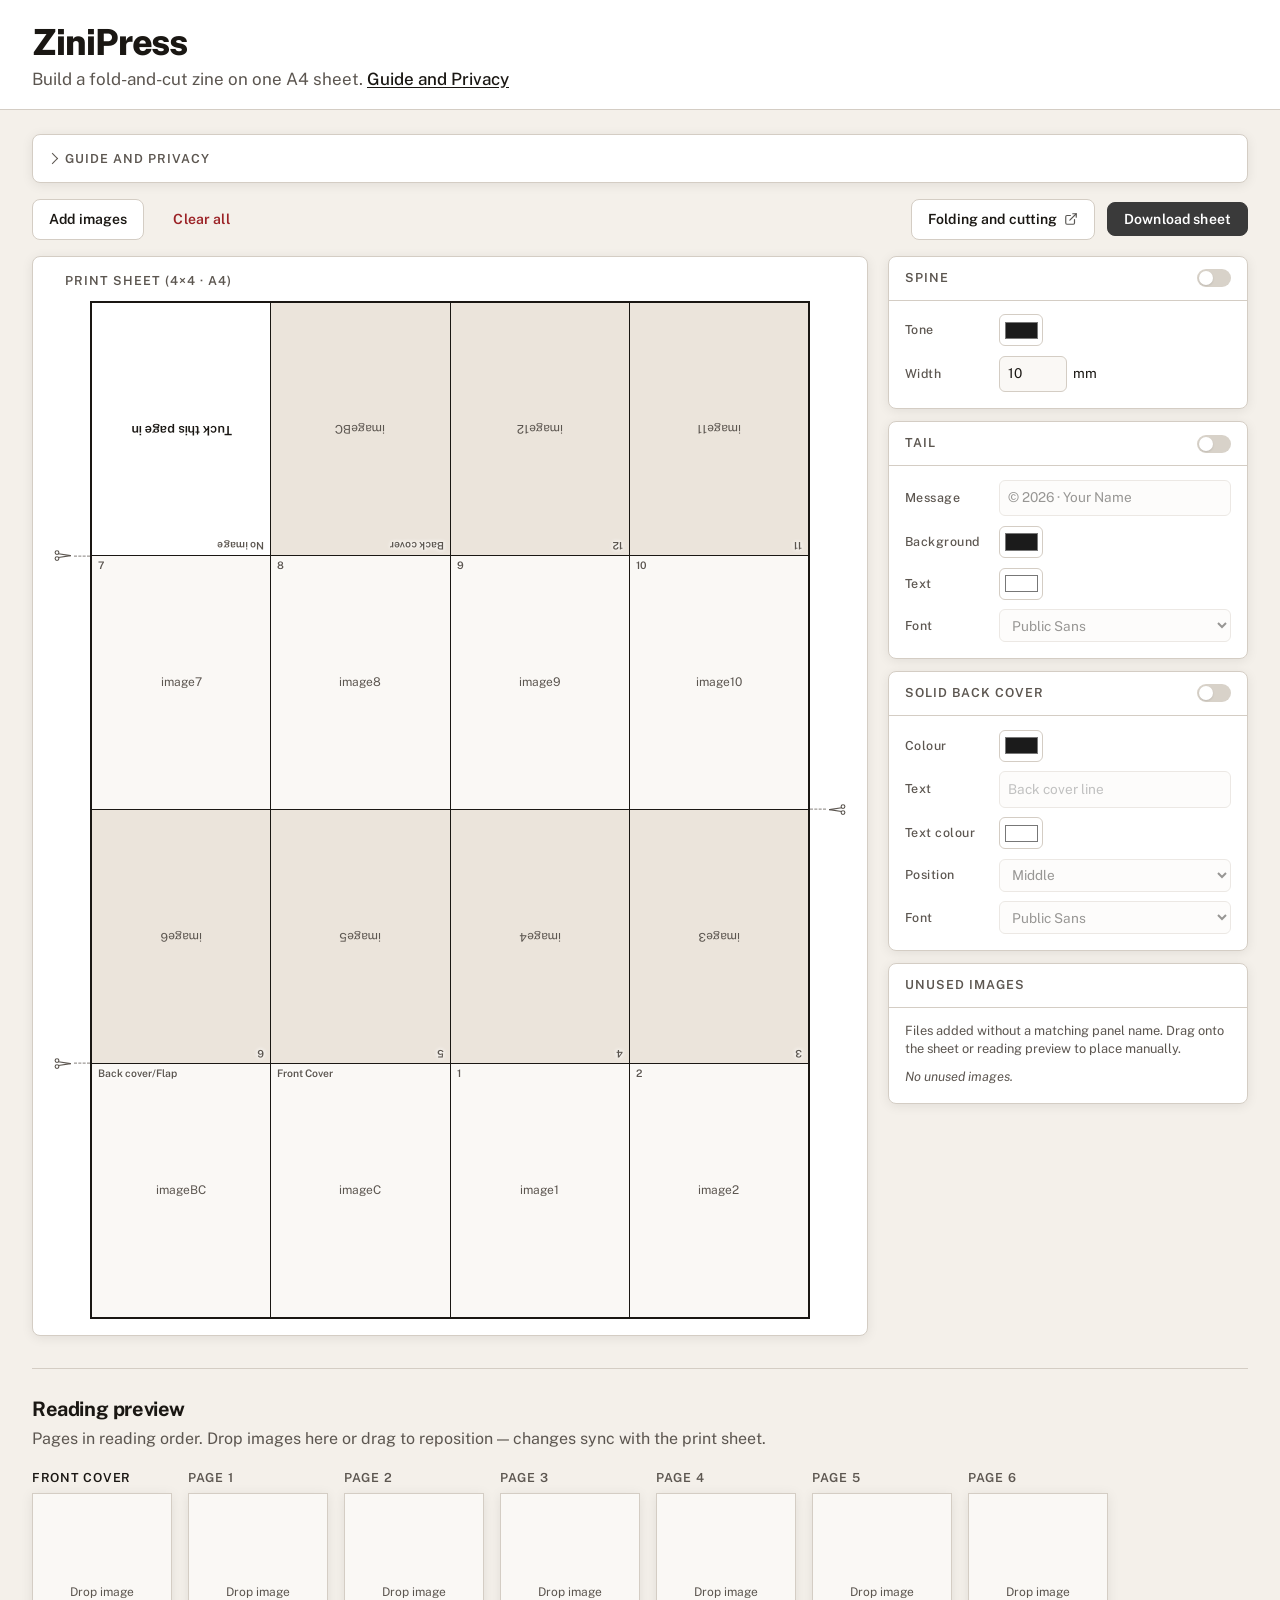
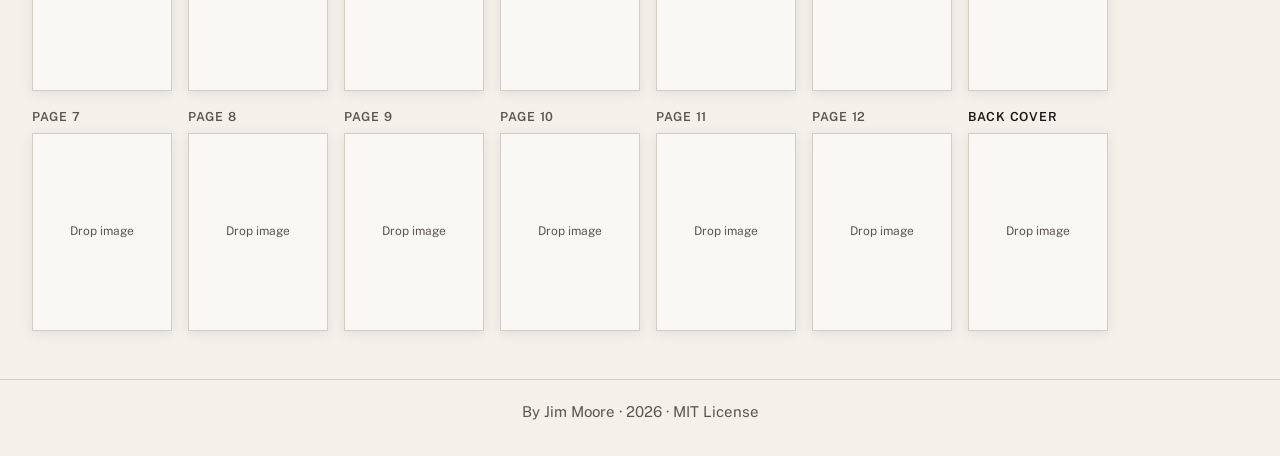
==== commit 58492732: "Rename app from Ziner to ZiniPress. Updates branding across the UI, assembly guide, README, and inte" ====
--- a/index.html
+++ b/index.html
@@ -3,7 +3,7 @@
 <head>
   <meta charset="UTF-8">
   <meta name="viewport" content="width=device-width, initial-scale=1.0">
-  <title>Ziner — Zine Template Builder</title>
+  <title>ZiniPress — Zine Template Builder</title>
   <link rel="preconnect" href="https://fonts.googleapis.com">
   <link rel="preconnect" href="https://fonts.gstatic.com" crossorigin>
   <link href="https://fonts.googleapis.com/css2?family=Public+Sans:wght@400;500;600;700;800&family=JetBrains+Mono:wght@400;500&display=swap" rel="stylesheet">
@@ -11,7 +11,7 @@
 </head>
 <body>
   <header>
-    <h1>Ziner</h1>
+    <h1>ZiniPress</h1>
     <p>Build a fold-and-cut zine on one A4 sheet. <a href="#guide" id="guide-link">Guide and Privacy</a></p>
   </header>
 
@@ -19,6 +19,9 @@
     <details id="guide" class="instructions-panel panel">
       <summary class="instructions-summary">Guide and Privacy</summary>
       <div class="instructions-body">
+        <br>
+        <p>ZiniPress works best on a <strong>desktop</strong> or laptop — the print sheet, drag-and-drop layout, and reading preview need a larger screen and a mouse or trackpad.</p>
+
         <h3>1. Add your images</h3>
         <p>Drop a batch onto the page, click <strong>Add images</strong>, or drag files onto individual panels. Name files so they auto-place:</p>
         <ul>
@@ -51,7 +54,7 @@
         <p>After printing, follow the <a href="assemble.html" class="link-external" target="_blank" rel="noopener noreferrer">Folding and cutting&nbsp;<svg class="link-external__icon" viewBox="0 0 24 24" width="14" height="14" aria-hidden="true"><path d="M18 13v6a2 2 0 0 1-2 2H5a2 2 0 0 1-2-2V8a2 2 0 0 1 2-2h6" fill="none" stroke="currentColor" stroke-width="2" stroke-linecap="round" stroke-linejoin="round"/><path d="M15 3h6v6" fill="none" stroke="currentColor" stroke-width="2" stroke-linecap="round" stroke-linejoin="round"/><path d="M10 14 21 3" fill="none" stroke="currentColor" stroke-width="2" stroke-linecap="round" stroke-linejoin="round"/></svg><span class="visually-hidden"> (opens in new window)</span></a> guide for creases, cuts, and how to put the zine together. Keep it open in a separate window while you work.</p>
 
         <h3 id="privacy">6. Privacy</h3>
-        <p>Ziner runs entirely in your browser. There is no backend, no sign-in, and no database.</p>
+        <p>ZiniPress runs entirely in your browser. There is no backend, no sign-in, and no database.</p>
         <ul>
           <li><strong>Your images stay on your device.</strong> Files you add are held in memory while you work. Nothing is uploaded to a server, stored by us, or shared with third parties.</li>
           <li><strong>Export is local.</strong> When you download the sheet, your browser saves the PNG to your device like any other file download.</li>
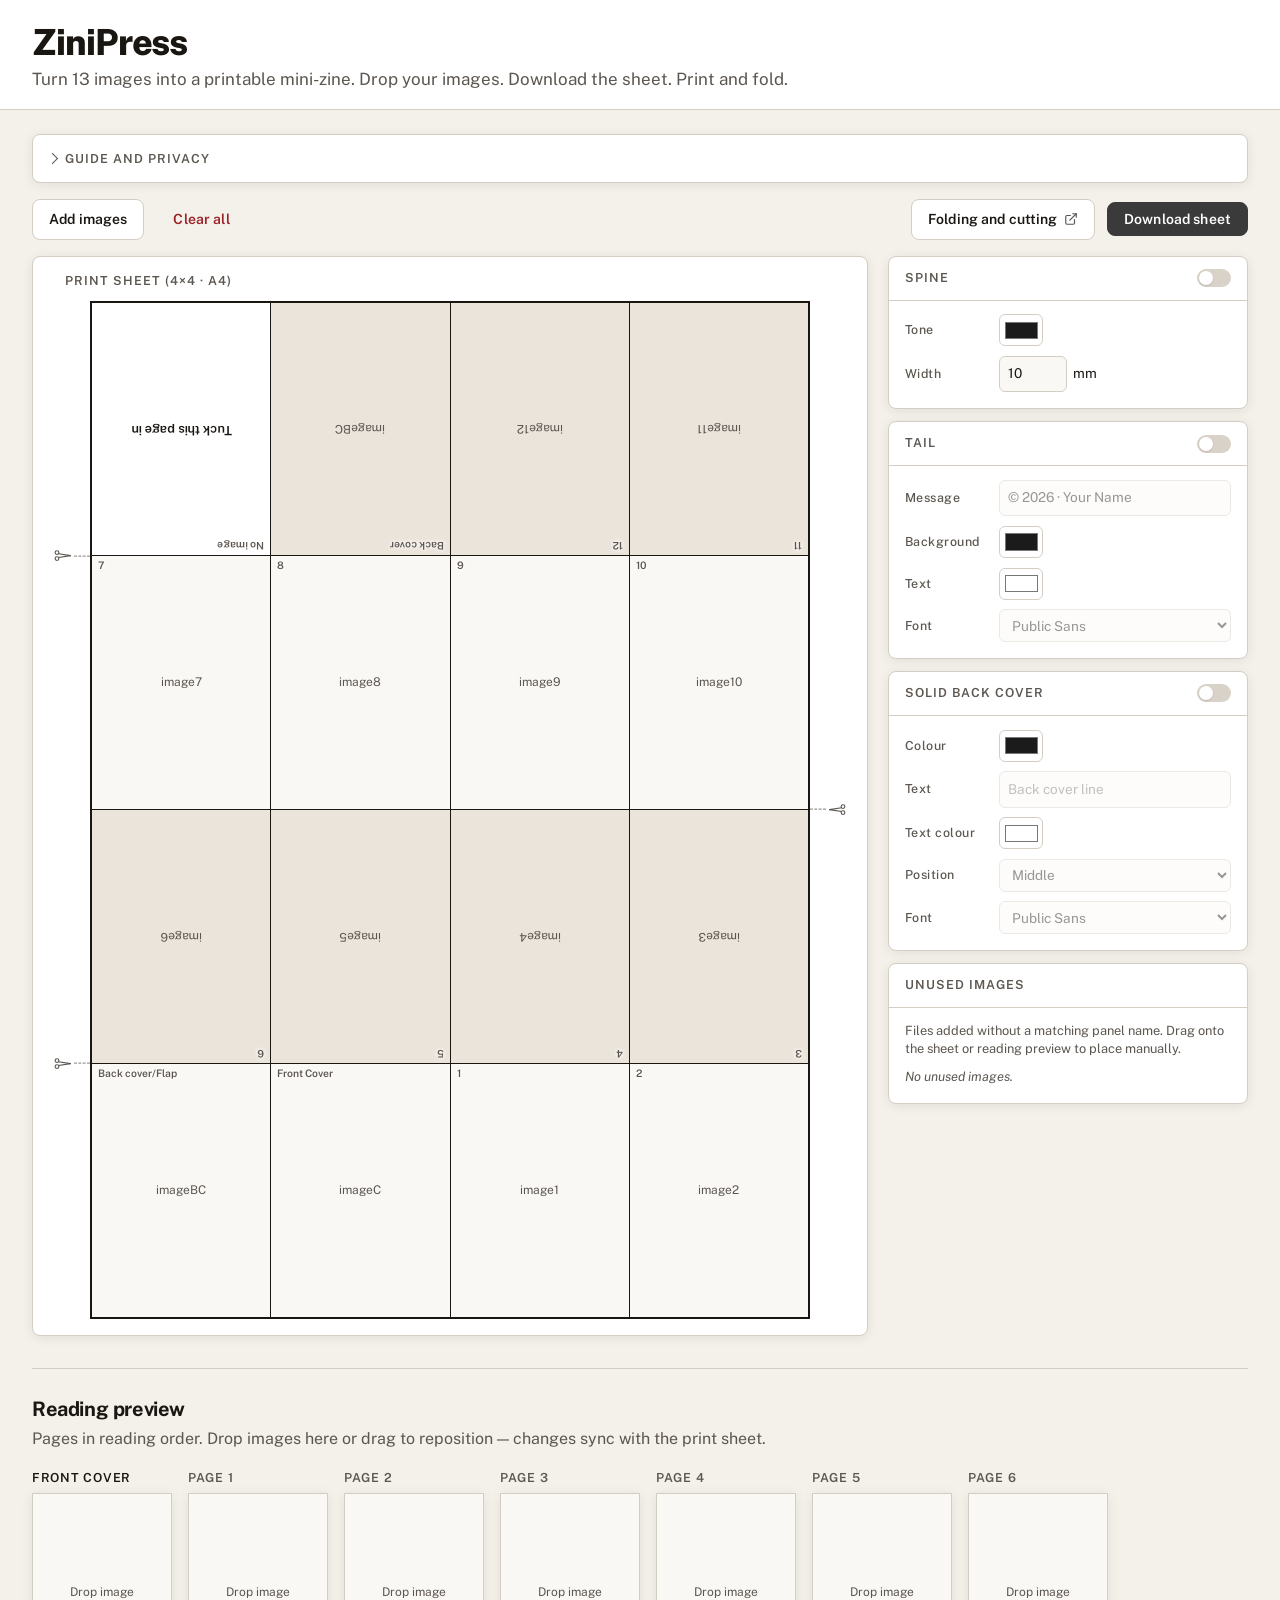
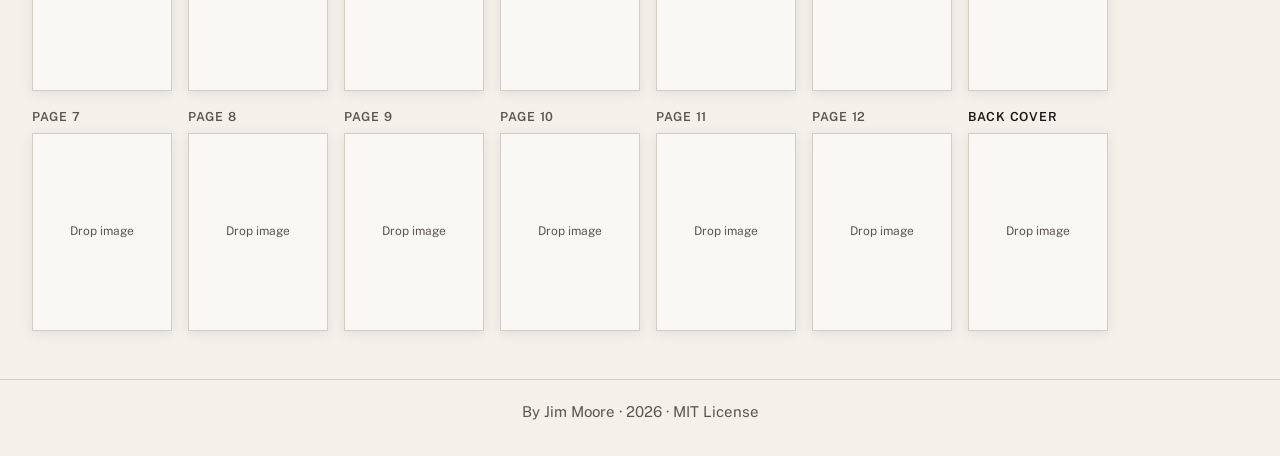
==== commit 70b93efc: "Update header hero and remove top Guide and Privacy link. Replace the subtitle with a short workflow" ====
--- a/index.html
+++ b/index.html
@@ -12,7 +12,7 @@
 <body>
   <header>
     <h1>ZiniPress</h1>
-    <p>Build a fold-and-cut zine on one A4 sheet. <a href="#guide" id="guide-link">Guide and Privacy</a></p>
+    <p>Turn 13 images into a printable mini-zine. Drop your images. Download the sheet. Print and fold.</p>
   </header>
 
   <main>
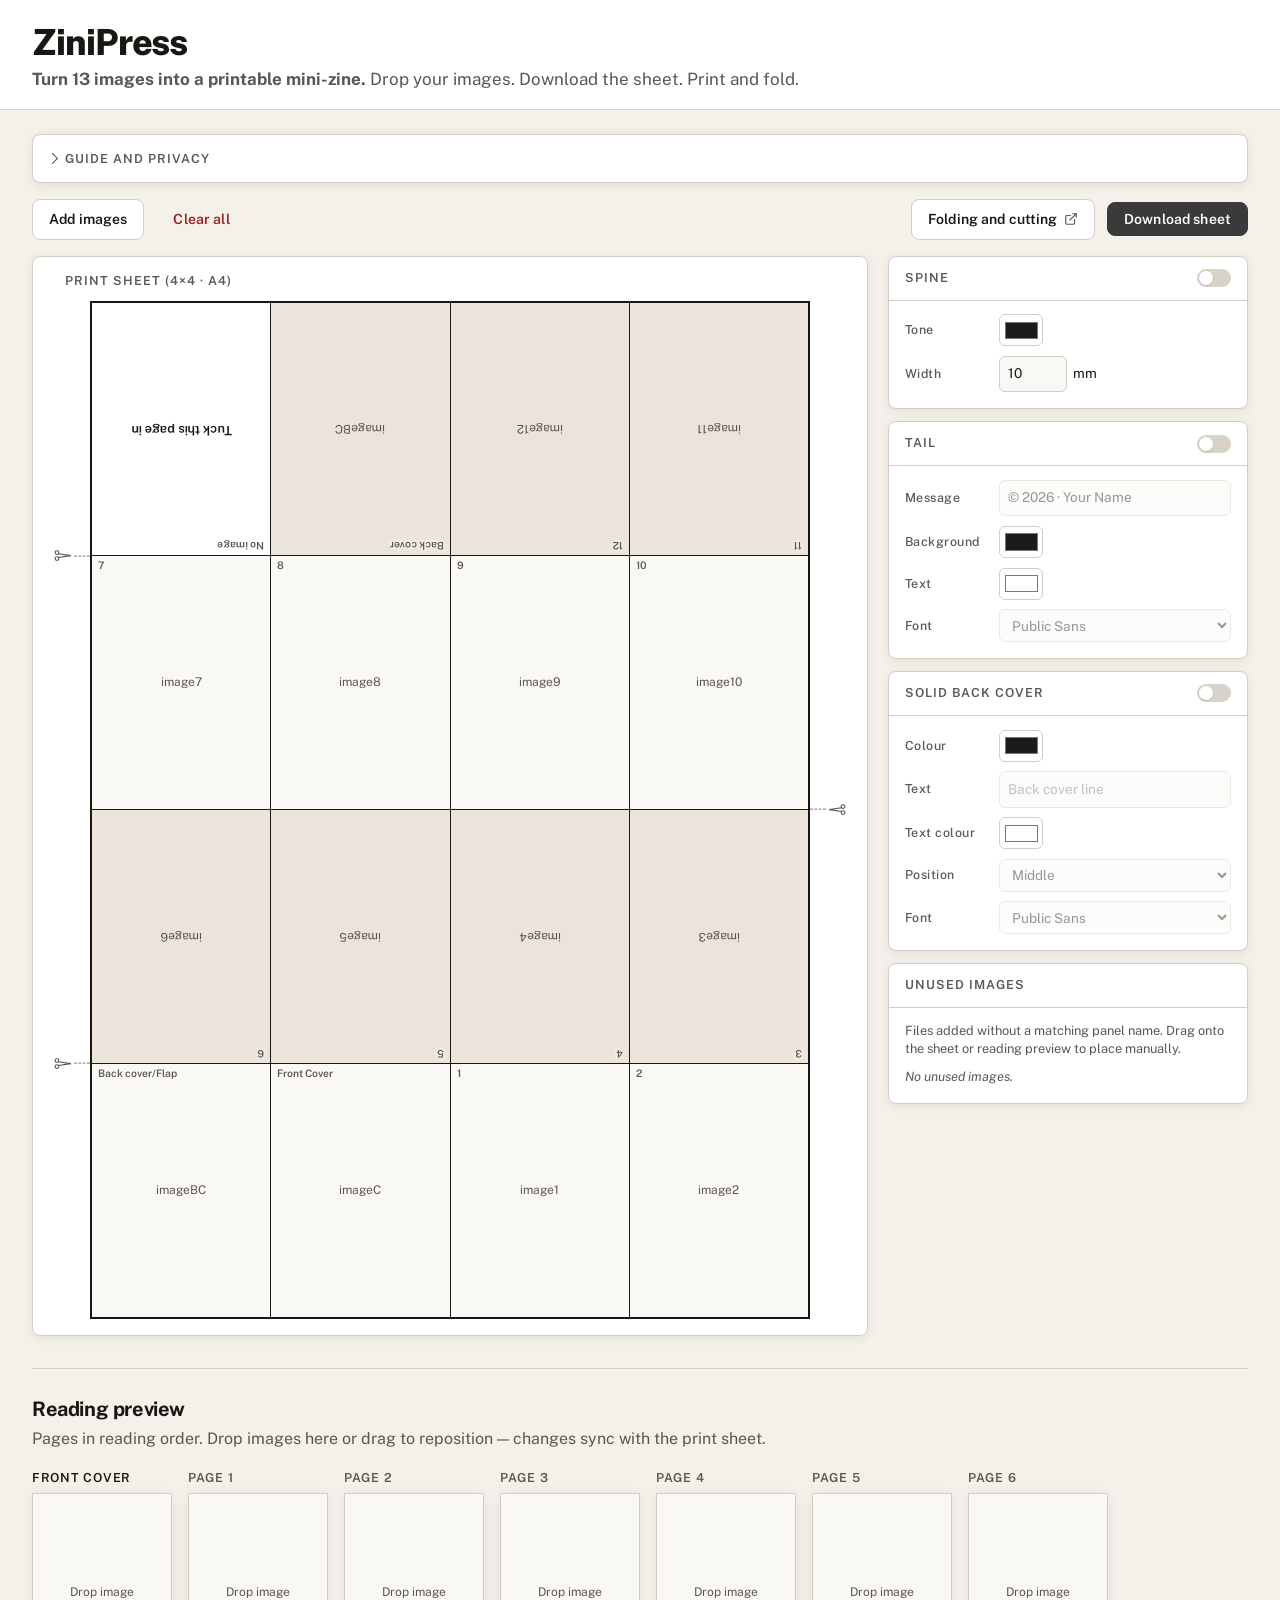
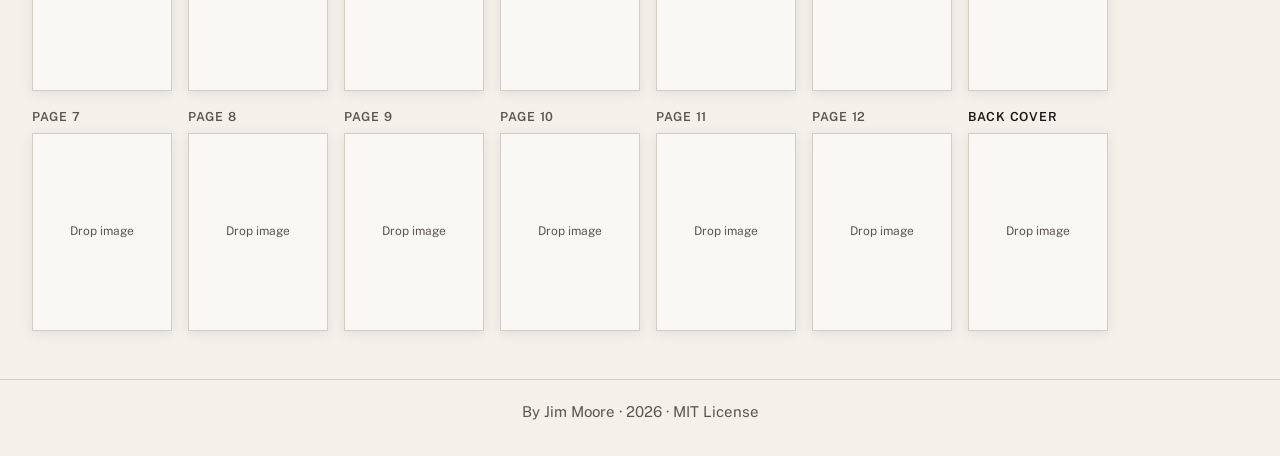
==== commit d0fabc51: "Bold the hero lead line in the header. Emphasises the core value proposition before the workflow ste" ====
--- a/index.html
+++ b/index.html
@@ -12,7 +12,7 @@
 <body>
   <header>
     <h1>ZiniPress</h1>
-    <p>Turn 13 images into a printable mini-zine. Drop your images. Download the sheet. Print and fold.</p>
+    <p><strong>Turn 13 images into a printable mini-zine.</strong> Drop your images. Download the sheet. Print and fold.</p>
   </header>
 
   <main>
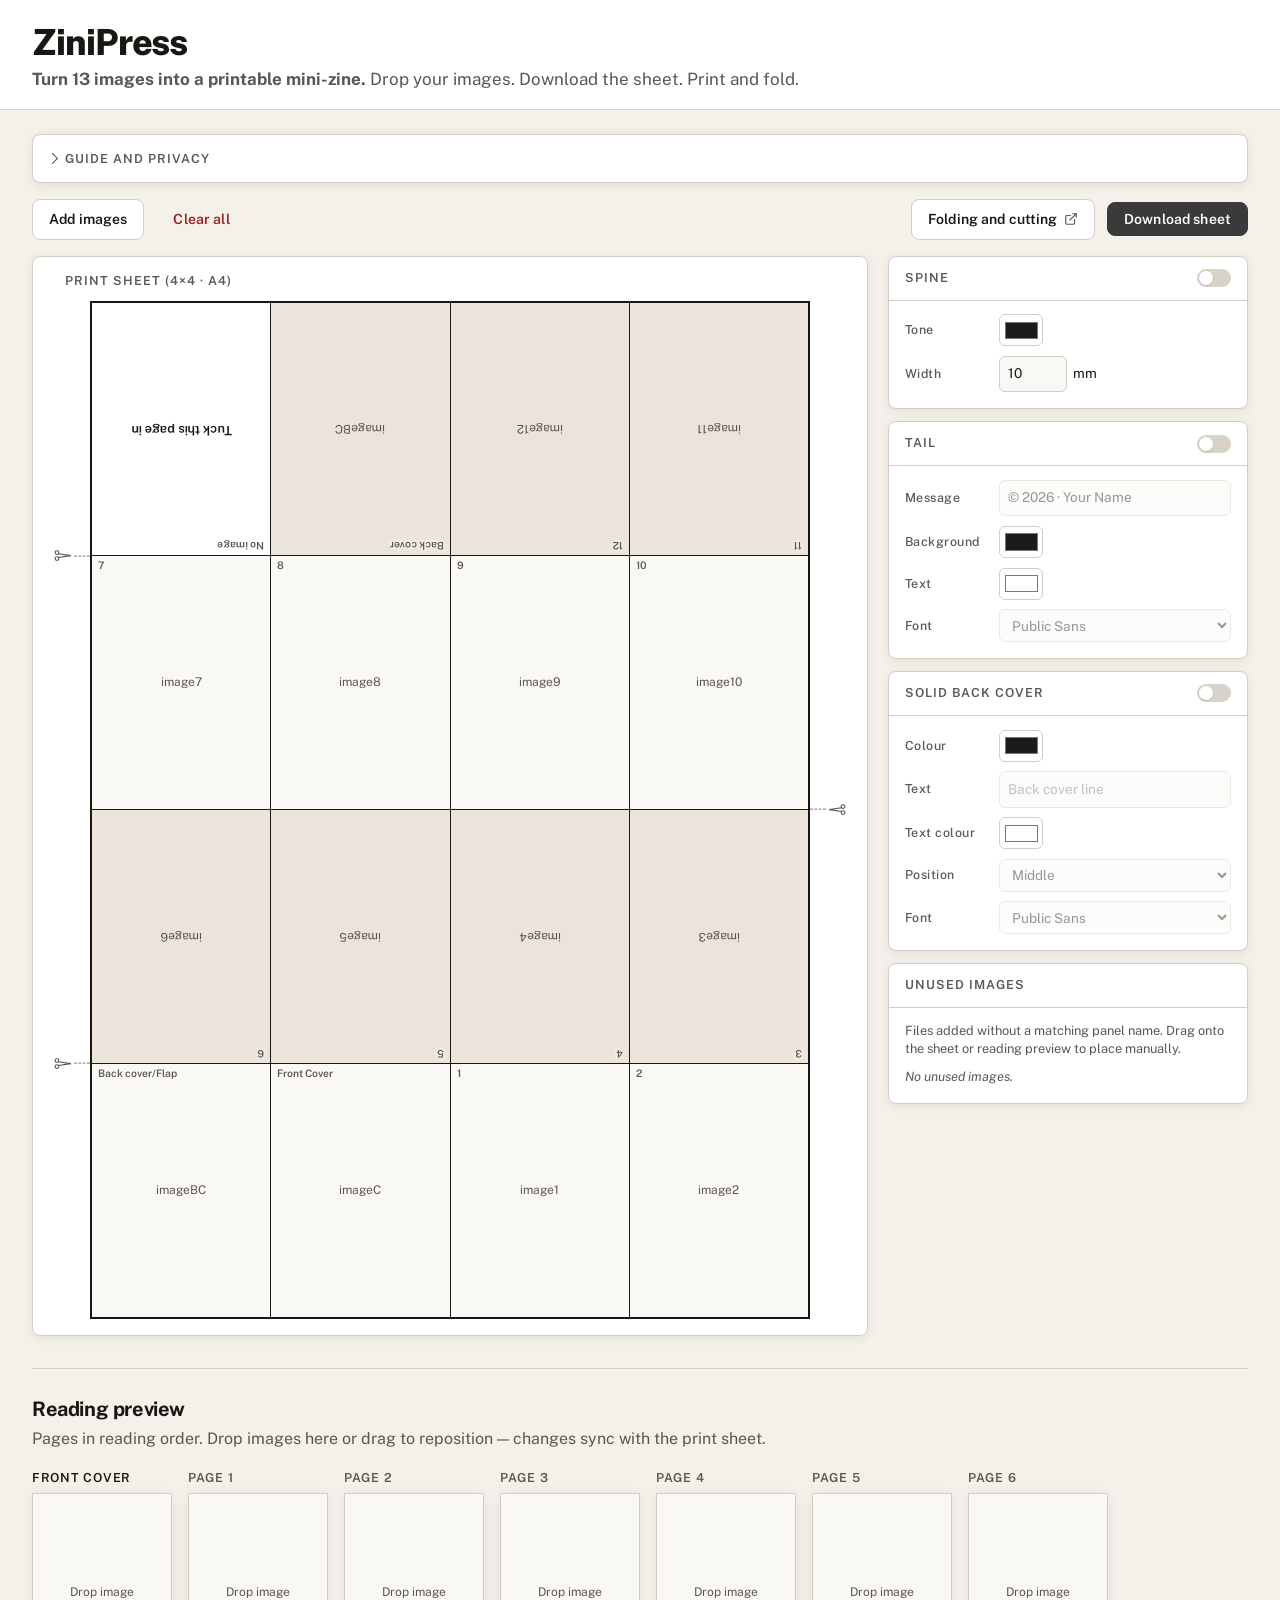
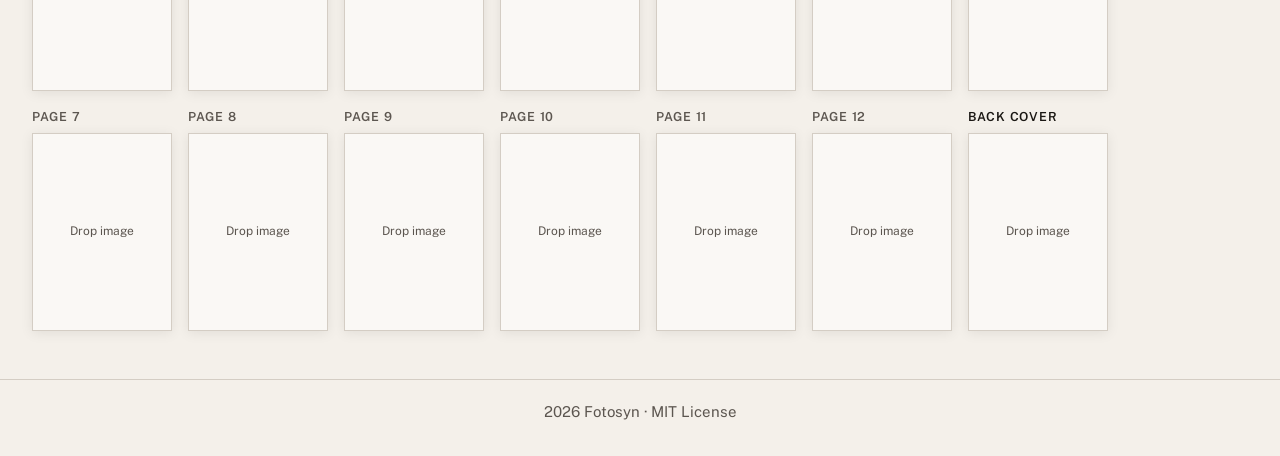
==== commit 41ebae24: "Shorten image note and update footers to 2026 Fotosyn · MIT License." ====
--- a/index.html
+++ b/index.html
@@ -61,7 +61,7 @@
           <li><strong>Session only.</strong> Closing the tab or clicking <strong>Clear all</strong> removes images from this session. Refreshing the page also clears your work.</li>
           <li><strong>No tracking.</strong> This app does not use cookies, accounts, or analytics. It does not load third-party scripts or fonts.</li>
         </ul>
-        <p>You are responsible for the content of images you add (e.g. photos of other people). We cannot access them because they never leave your browser.</p>
+        <p>You are responsible for the content of images you add. We cannot access them because they never leave your browser.</p>
       </div>
     </details>
 
@@ -250,7 +250,7 @@
 
   <footer class="site-footer">
     <p>
-      By Jim Moore · 2026 ·
+      2026 Fotosyn ·
       <a href="LICENSE">MIT License</a>
     </p>
   </footer>
